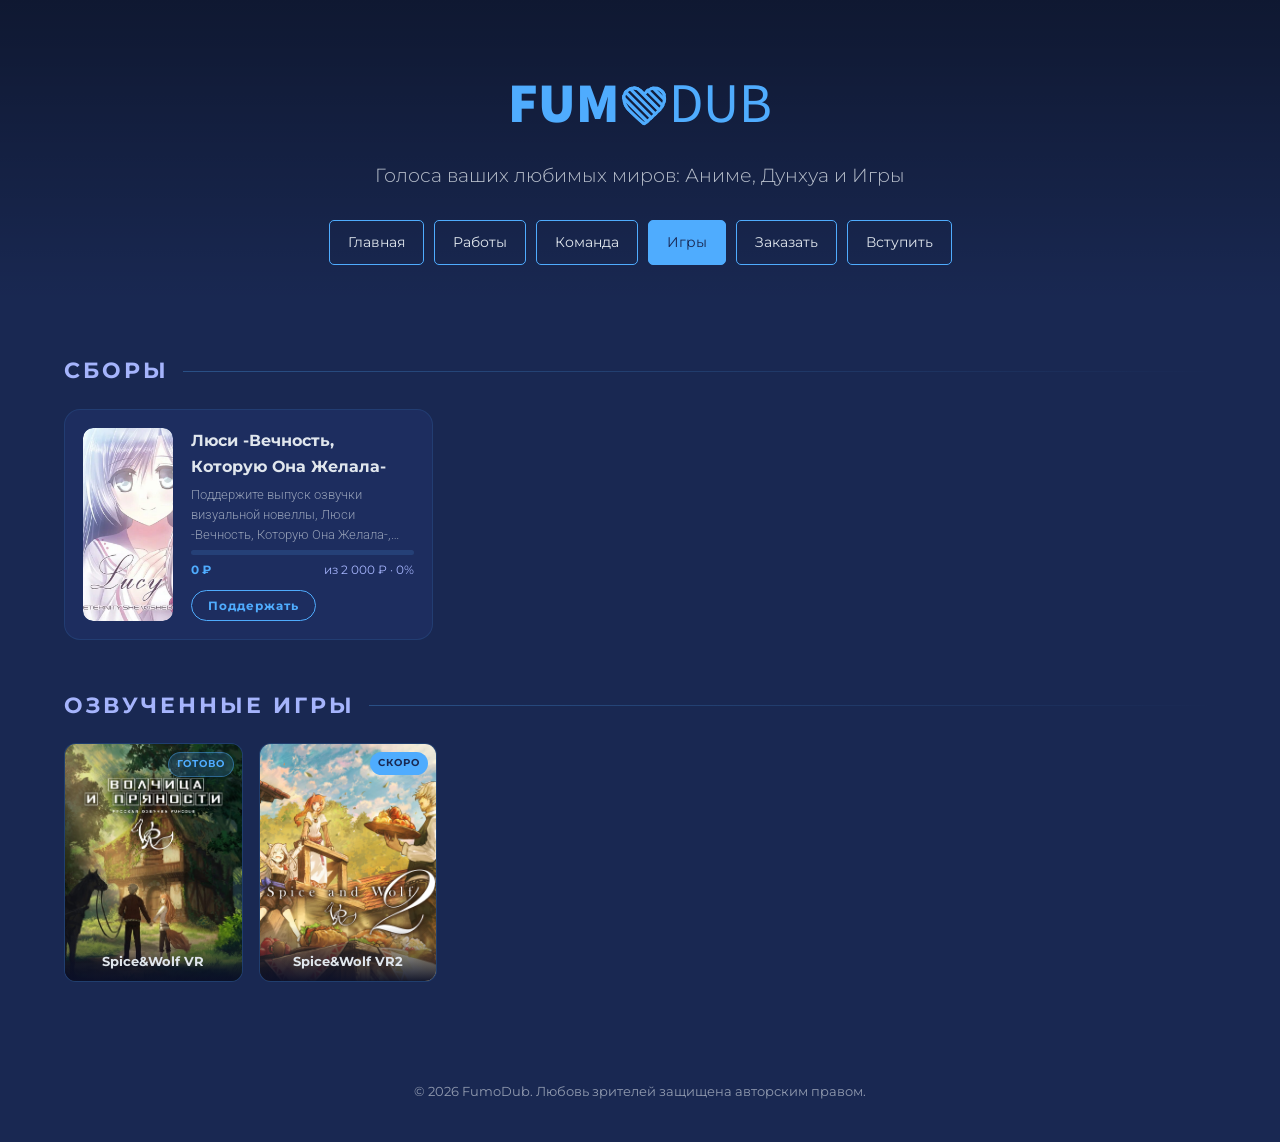
==== games.html @ d7abb72a "update games.html" ====
<!DOCTYPE html>
<html lang="ru">
<head>
    <meta charset="UTF-8">
    <meta name="viewport" content="width=device-width, initial-scale=1.0">
    <title>FumoDub — Игры</title>
    <meta name="description" content="FumoDub | ФумоДаб – Для тех кто хочет смотреть серии любимых сериалов самым первым!">
    <link rel="shortcut icon" href="./src/images/favicon.ico">
    <link href="https://fonts.googleapis.com/css2?family=Montserrat:wght@400;700&family=Roboto:wght@300;400&display=swap" rel="stylesheet">
    <link href="https://fonts.googleapis.com/css2?family=Source+Sans+Pro:wght@400;900&display=swap" rel="stylesheet">
    <link rel="stylesheet" href="./src/css/style.css?v=1">
</head>
<body>

<header>
    <h1 class="logo">
      <span>FUM</span>
      <svg class="heart" viewBox="0 0 32 32">
        <path d="M15.2 8.17947C15.3889 8.43128 15.6852 8.57947 16 8.57947C16.3148 8.57947 16.6111 8.43128 16.8 8.17947C17.4573 7.30307 18.6472 6.22595 20.1728 5.63793C21.6646 5.06297 23.4948 4.94489 25.5528 5.9739C28.1458 7.27042 29.104 9.48525 28.9397 11.9505C28.7711 14.4792 27.4039 17.2613 25.2929 19.3724C23.0795 21.5857 19.2659 25.3965 16.5035 27.4972C16.2244 27.7094 15.8395 27.7071 15.5508 27.4741C12.9979 25.4135 8.86139 21.5267 6.7071 19.3724C4.59602 17.2613 3.22886 14.4792 3.06028 11.9504C2.89593 9.48525 3.85416 7.27042 6.44721 5.9739C8.50523 4.94489 10.3354 5.06297 11.8271 5.63793C13.3528 6.22595 14.5427 7.30308 15.2 8.17947Z" stroke="currentColor" stroke-width="2" stroke-linejoin="round"/>
          <defs>
    <clipPath id="heartClip">
      <path d="M6 5.07947C10.6648 2.7471 14.5 5.57947 16 7.57947C17.5 5.57947 21.3352 2.7471 26 5.07947C32 8.07946 30.5 15.5795 26 20.0795C23.8042 22.2752 19.9372 26.1423 17.1088 28.2932C16.4554 28.7901 15.5615 28.7678 14.9227 28.2522C12.33 26.1595 8.16503 22.2445 6 20.0795C1.49998 15.5795 -4.76837e-06 8.07946 6 5.07947Z"/>
    </clipPath>
  </defs>
        <g clip-path="url(#heartClip)">
        <path d="M2.0426 -19.4543L30.6625 9.16553" stroke="currentColor" stroke-width="2" stroke-linecap="round" stroke-linejoin="round"/>
        <path d="M2.0426 -4.45435L30.6625 24.1655" stroke="currentColor" stroke-width="2" stroke-linecap="round" stroke-linejoin="round"/>
        <path d="M2.0426 10.5457L30.6625 39.1655" stroke="currentColor" stroke-width="2" stroke-linecap="round" stroke-linejoin="round"/>
        <path d="M2.0426 -19.4543L30.6625 9.16553" stroke="currentColor" stroke-width="2" stroke-linecap="round" stroke-linejoin="round"/>
        <path d="M2.0426 -4.45435L30.6625 24.1655" stroke="currentColor" stroke-width="2" stroke-linecap="round" stroke-linejoin="round"/>
        <path d="M2.0426 10.5457L30.6625 39.1655" stroke="currentColor" stroke-width="2" stroke-linecap="round" stroke-linejoin="round"/>
        <path d="M2.0426 -14.4543L30.6625 14.1655" stroke="currentColor" stroke-width="2" stroke-linecap="round" stroke-linejoin="round"/>
        <path d="M2.0426 0.545654L30.6625 29.1655" stroke="currentColor" stroke-width="2" stroke-linecap="round" stroke-linejoin="round"/>
        <path d="M2.0426 15.5457L30.6625 44.1655" stroke="currentColor" stroke-width="2" stroke-linecap="round" stroke-linejoin="round"/>
        <path d="M2.0426 20.5457L30.6625 49.1655" stroke="currentColor" stroke-width="2" stroke-linecap="round" stroke-linejoin="round"/>
        <path d="M2.0426 -9.45435L30.6625 19.1655" stroke="currentColor" stroke-width="2" stroke-linecap="round" stroke-linejoin="round"/>
        <path d="M2.0426 5.54565L30.6625 34.1655" stroke="currentColor" stroke-width="2" stroke-linecap="round" stroke-linejoin="round"/>
        <path d="M2.0426 25.5457L30.6625 54.1655" stroke="currentColor" stroke-width="2" stroke-linecap="round" stroke-linejoin="round"/>
        </g>
        </svg>
      <span>DUB</span>
    </h1>
    <p class="subtitle">Голоса ваших любимых миров: Аниме, Дунхуа и Игры</p>
    <nav>
        <a href="/">Главная</a>
        <a href="index.html#works">Работы</a>
        <a href="team.html">Команда</a>
        <a href="games.html" style="background:var(--accent-blue);color:#192852;">Игры</a>
        <a href="order.html">Заказать</a>
        <a href="join.html">Вступить</a>
    </nav>
</header>

<div class="games-page-wrap">

    <h2 class="section-heading">Сборы</h2>
    <div class="funding-grid" id="fundingGrid"></div>

    <h2 class="section-heading">Озвученные игры</h2>
    <div class="games-grid" id="gamesGrid"></div>

</div>

<footer>
    &copy; 2026 FumoDub. Любовь зрителей защищена авторским правом.
</footer>

<!-- ==================== МОДАЛЬНОЕ ОКНО ==================== -->
<div class="modal-overlay" id="modalOverlay" onclick="handleOverlayClick(event)">
    <div class="modal-box" id="modalBox">
        <button class="modal-close" onclick="closeModal()" title="Закрыть">✕</button>
        <div id="modalContent"></div>
    </div>
</div>

<script>
/* ================================================================
   ДАННЫЕ — STATUS:
     "done"    — озвучка готова, кнопки скачать активны
     "wip"     — в работе, только демо если есть
     "funding" — на стадии сбора, только ссылка на донат
================================================================ */

const fundings = [
    {
        id: 793584,
        name:    "Люси -Вечность, Которую Она Желала-",
        status:  "funding",
        desc:    "Поддержите выпуск озвучки визуальной новеллы, Люси -Вечность, Которую Она Желала-, подарите игре русские голоса!",
        fullDesc: "В недалеком будущем андроиды стали обыденной нормой. К большому сожалению парня, безэмоциональные куски металла стали частью человеческого общества. Но робот, которого он нашел на свалке, отличался от остальных. Он смеялся, он плакал, он улыбался, он мечтал, он был как человек...",
        cover:   "./src/images/lucy.jpeg",
        raised:  0,
        goal:    2000,
        fundUrl: "https://boosty.to/fumodub",
        screenshots: ["./src/games/lucy1.jpg", "./src/games/lucy2.jpg", "./src/games/lucy3.jpg"],
        video:   "",        // YouTube embed ID, например "dQw4w9WgXcQ"
        downloads: null,
        demo: null,
    },
];

const games = [
    {
        id: "spiceandwolfvr",
        name:    "Spice&Wolf VR",
        status:  "done",          // готова
        badge:   "Готово",
        desc:    "Волчица и Пряности ВР, Версия перевода: Beta 1.0",
        fullDesc: "Версия перевода: Beta 1.0. Погрузитесь в мир волчицы и пряностей, воссозданный в VR оригинальными создателями популярной аниме и лёгкой романовой серии. Аниме теперь не просто то, что вы смотрите — это то, что вы испытываете!",
        cover:   "./src/images/spiceandwolfvr.jpg",
        screenshots: ["./src/games/wolf1.jpg", "./src/games/wolf2.jpg", "./src/games/wolf3.jpg"],
        video:   "YzGJ8HopFwQ",              // YouTube embed ID
        downloads: {
            // null = скрыть кнопку, "#" или реальный URL = показать
            gdrive:  null,         // Google Drive
            yadisk:  "https://disk.yandex.by/d/11Ek6nMyJL0oxg",         // Яндекс Диск
            server:  null,         // С сервера
        },
        demo: null,               // null = нет демо
    },
    {
        id: "spiceandwolfvr2",
        name:    "Spice&Wolf VR2",
        status:  "wip",
        badge:   "Скоро",
        desc:    "Готовится к выходу.",
        fullDesc: "Ожидайте озвучку уже этой весной! В конце своего путешествия с волчьей богиней Холо бывший странствующий торговец Лоуренс поселился у нее и открыл баню. Пара была благословлена очаровательной дочерью и идеальной жизнью. Однако красивые волки питают слабость к вкусной еде, и их расходы на еду становятся для Лоуренса источником головной боли. Однажды, когда Лоуренс занимается своим меховым бизнесом, чтобы еще больше пополнить семейную казну, происходит небольшой инцидент. Еще больше усложняет ситуацию то, что Холо неторопливо входит и устраивает настоящий пир.",
        cover:   "./src/images/WASVR2.webp",
        screenshots: ["./src/games/wolf21.jpg", "./src/games/wolf22.jpg", "./src/games/wolf23.jpg", "./src/games/wolf24.jpg"],
        video:   "",
        downloads: null,
        demo: null,
    },
];

/* ================================================================
   SVG ИКОНКИ ИСТОЧНИКОВ
================================================================ */
const DL_ICONS = {
    gdrive: `<svg viewBox="0 0 24 24" fill="currentColor"><path d="M4.433 22l-1.7-2.944 5.667-9.817H14l-5.667 9.817zm5.734 0l5.666-9.817H22l-5.667 9.817zM12 10.944L8.333 4.5H15.667zm2.1-6.444h3.4L22 11.056h-3.4z"/></svg>`,
    yadisk: `<svg viewBox="0 0 24 24" fill="currentColor"><path d="M12 2C6.477 2 2 6.477 2 12s4.477 10 10 10 10-4.477 10-10S17.523 2 12 2zm0 3c1.5 0 2.8.55 3.8 1.45L7.45 15.8A5.97 5.97 0 0 1 6 12c0-3.31 2.69-6 6-6zm0 12c-1.5 0-2.8-.55-3.8-1.45l8.35-8.35A5.97 5.97 0 0 1 18 12c0 3.31-2.69 5-6 5z"/></svg>`,
    server: `<svg viewBox="0 0 24 24" fill="none" stroke="currentColor" stroke-width="2"><path d="M21 15v4a2 2 0 0 1-2 2H5a2 2 0 0 1-2-2v-4"/><polyline points="7 10 12 15 17 10"/><line x1="12" y1="15" x2="12" y2="3"/></svg>`,
    demo:   `<svg viewBox="0 0 24 24" fill="none" stroke="currentColor" stroke-width="2"><polygon points="5 3 19 12 5 21 5 3"/></svg>`,
};

const DL_LABELS = {
    gdrive: "Google Drive",
    yadisk: "Яндекс Диск",
    server: "С сервера",
};

/* ================================================================
   ФОРМАТИРОВАНИЕ ДЕНЕГ
================================================================ */
function fmt(n) { return n.toLocaleString('ru-RU') + ' ₽'; }

/* ================================================================
   РЕНДЕР СБОРОВ
================================================================ */

async function loadTargets() {
    try {
        const res  = await fetch('https://bs.fumodub.com/targets');
        const data = await res.json();
        if (!data.ok) return;

        data.targets.forEach(target => {
            const fund = fundings.find(f => f.id === target.id);
            if (!fund) return;
            fund.raised = target.currentSum;
            fund.goal   = target.targetSum;
        });
    } catch (e) {
        console.warn('Не удалось загрузить данные сборов:', e);
    }
}

function updateFundingAmounts() {
    fundings.forEach(f => {
        const pct = Math.min(100, Math.round(f.raised / f.goal * 100));

        // находим карточку по id
        const card = document.querySelector(`[onclick*="'${f.id}'"]`);
        if (!card) return;

        const fill    = card.querySelector('.fund-bar-fill');
        const amounts = card.querySelector('.fund-amounts');

        if (fill)    fill.style.width = pct + '%';
        if (amounts) amounts.innerHTML = `<strong>${fmt(f.raised)}</strong><span>из ${fmt(f.goal)} · ${pct}%</span>`;
    });
}

function renderFundings() {
    const grid = document.getElementById('fundingGrid');
    grid.innerHTML = fundings.map(f => {
        const pct = Math.min(100, Math.round(f.raised / f.goal * 100));
        return `
        <div class="fund-card" data-fund-id="${f.id}" onclick="openModal('funding',${f.id})" style="cursor:pointer;">
            <div class="fund-cover">
                ${f.cover
                    ? `<img src="${f.cover}" alt="${f.name}">`
                    : `<div style="width:100%;height:100%;display:flex;align-items:center;justify-content:center;opacity:0.18;">
                           <svg width="34" height="34" viewBox="0 0 24 24" fill="none" stroke="currentColor" stroke-width="1.2">
                               <rect x="3" y="3" width="18" height="18" rx="2"/><path d="M3 9h18M9 21V9"/>
                           </svg>
                       </div>`
                }
            </div>
            <div class="fund-info">
                <p class="fund-name">${f.name}</p>
                <p class="fund-desc">${f.desc}</p>
                <div class="fund-progress-wrap">
                    <div class="fund-bar-track"><div class="fund-bar-fill" style="width:${pct}%"></div></div>
                    <div class="fund-amounts"><strong>${fmt(f.raised)}</strong><span>из ${fmt(f.goal)} · ${pct}%</span></div>
                    <button class="btn-support" onclick="event.stopPropagation();window.open('${f.fundUrl}','_blank')">Поддержать</button>
                </div>
            </div>
        </div>`;
    }).join('');
}

/* ================================================================
   РЕНДЕР СЕТКИ ИГР
================================================================ */
function renderGames() {
    const grid = document.getElementById('gamesGrid');
    grid.innerHTML = games.map(g => `
        <div class="game-card" onclick="openModal('game','${g.id}')">
            ${g.cover
                ? `<img src="${g.cover}" alt="${g.name}">`
                : `<div class="game-card-placeholder">
                       <svg viewBox="0 0 24 24" fill="none" stroke="currentColor" stroke-width="1.2">
                           <rect x="2" y="3" width="20" height="14" rx="2"/>
                           <path d="M8 21h8M12 17v4M7 10h2M9 8v4M14 10h2"/>
                       </svg>
                       обложка
                   </div>`
            }
            <div class="game-badge ${g.status === 'done' ? 'game-badge--done' : ''}">${g.badge}</div>
            <div class="game-card-label">${g.name}</div>
        </div>`
    ).join('');
}

/* ================================================================
   РЕНДЕР СОДЕРЖИМОГО МОДАЛКИ
================================================================ */
function buildModalContent(item, type) {
    const isFunding = type === 'funding';
    const isDone    = !isFunding && item.status === 'done';

    // Бейдж
    let badgeClass = 'modal-badge';
    let badgeText  = '';
    if (isFunding)             { badgeClass += ' modal-badge--funding'; badgeText = 'Сбор'; }
    else if (item.status === 'done') { badgeText = 'Готово'; }
    else                             { badgeClass += ' modal-badge--wip'; badgeText = item.badge; }

    // Обложка
    const coverHtml = item.cover
        ? `<img src="${item.cover}" alt="${item.name}">`
        : `<div class="modal-cover-placeholder">
               <svg viewBox="0 0 24 24" fill="none" stroke="currentColor" stroke-width="1">
                   <rect x="2" y="2" width="20" height="20" rx="3"/>
                   <path d="M2 8h20M8 22V8"/>
               </svg>
           </div>`;

    // Кнопки скачать
    let dlHtml = '';
    if (isDone && item.downloads) {
        const btns = Object.entries(item.downloads)
            .filter(([, url]) => url)
            .map(([key, url]) => `
                <a href="${url}" class="btn-download" target="_blank" rel="noopener">
                    ${DL_ICONS[key]} ${DL_LABELS[key]}
                </a>`).join('');
        if (btns) {
            dlHtml = `
                <div class="modal-download">
                    <p class="download-label">Скачать озвучку</p>
                    <div class="download-btns">${btns}</div>
                </div>`;
        }
    }

    // Демо
    let demoHtml = '';
    if (item.demo) {
        demoHtml = `
            <a href="${item.demo.url}" class="btn-download btn-demo" target="_blank" rel="noopener">
                ${DL_ICONS.demo} ${item.demo.label}
            </a>`;
    }

    // Кнопка поддержать (только для сборов)
    let fundHtml = '';
    if (isFunding) {
        const pct = Math.min(100, Math.round(item.raised / item.goal * 100));
        fundHtml = `
            <div style="margin-top:auto;">
                <div class="fund-bar-track" style="margin-bottom:6px;">
                    <div class="fund-bar-fill" style="width:${pct}%"></div>
                </div>
                <div class="fund-amounts" style="margin-bottom:10px;">
                    <strong>${fmt(item.raised)}</strong>
                    <span>из ${fmt(item.goal)} · ${pct}%</span>
                </div>
                <a href="${item.fundUrl}" class="btn-support" target="_blank" rel="noopener">Поддержать проект</a>
            </div>`;
    }

    // Скриншоты
    let screensHtml = '';
    if (item.screenshots && item.screenshots.length > 0) {
        const shots = item.screenshots.map(src =>
            `<div class="modal-screenshot">
                ${src
                    ? `<img src="${src}" alt="скриншот">`
                    : `<div class="modal-screenshot-placeholder">
                           <svg viewBox="0 0 24 24" fill="none" stroke="currentColor" stroke-width="1.2">
                               <rect x="3" y="3" width="18" height="14" rx="2"/>
                               <circle cx="8.5" cy="8.5" r="1.5"/><path d="M21 15l-5-5L5 21"/>
                           </svg>
                           скриншот
                       </div>`
                }
            </div>`
        ).join('');
        screensHtml = `
            <div>
                <p class="modal-section-label">Скриншоты</p>
                <div class="modal-screenshots">${shots}</div>
            </div>`;
    }

    // Видео
    let videoHtml = '';
    if (item.video) {
        videoHtml = `
            <div>
                <p class="modal-section-label">Пример озвучки</p>
                <div class="modal-video-wrap">
                    <iframe
                        src="https://www.youtube.com/embed/${item.video}"
                        allow="accelerometer; autoplay; clipboard-write; encrypted-media; gyroscope; picture-in-picture"
                        allowfullscreen
                        loading="lazy">
                    </iframe>
                </div>
            </div>`;
    }

    return `
        <div class="modal-hero">
            <div class="modal-cover">${coverHtml}</div>
            <div class="modal-meta">
                <h2 class="modal-title">${item.name}</h2>
                <span class="${badgeClass}">${badgeText}</span>
                <p class="modal-desc">${item.fullDesc || item.desc}</p>
                ${dlHtml}
                ${demoHtml}
                ${fundHtml}
            </div>
        </div>
        <div class="modal-body">
            ${screensHtml}
            ${videoHtml}
        </div>`;
}

/* ================================================================
   ОТКРЫТЬ / ЗАКРЫТЬ МОДАЛКУ
================================================================ */
function openModal(type, id) {
    const item = type === 'funding'
        ? fundings.find(f => f.id === id)
        : games.find(g => g.id === id);
    if (!item) return;

    document.getElementById('modalContent').innerHTML = buildModalContent(item, type);
    document.getElementById('modalBox').scrollTop = 0;
    document.getElementById('modalOverlay').classList.add('open');
    document.body.style.overflow = 'hidden';
}

function closeModal() {
    document.getElementById('modalOverlay').classList.remove('open');
    document.body.style.overflow = '';
    // Останавливаем iframe видео если было
    const iframe = document.querySelector('.modal-video-wrap iframe');
    if (iframe) iframe.src = iframe.src;
}

function handleOverlayClick(e) {
    if (e.target === document.getElementById('modalOverlay')) closeModal();
}

document.addEventListener('keydown', e => { if (e.key === 'Escape') closeModal(); });

/* ================================================================
   INIT
================================================================ */
renderFundings();
renderGames();
loadTargets().then(() => updateFundingAmounts());
</script>
</body>
</html>
---- src/css/style.css ----
/* ================================================
   ПЕРЕМЕННЫЕ И СБРОС
================================================ */

:root {
    --bg-color: #192852;
    --secondary-bg: #1d2d5f;
    --accent-blue: #4facfe;
    --text-color: #e0e6ed;
    --text-dim: #a5b4fc;
}

* { box-sizing: border-box; }

body {
    margin: 0;
    padding: 0;
    font-family: 'Montserrat', sans-serif;
    background-color: var(--bg-color);
    color: var(--text-color);
    line-height: 1.6;
    overflow-x: hidden;
}

/* ================================================
   ОБЩИЕ ЭЛЕМЕНТЫ
================================================ */

header {
    padding: 60px 20px 40px;
    text-align: center;
    background: linear-gradient(180deg, rgba(0,0,0,0.4) 0%, rgba(25,40,82,0) 100%);
}

.logo {
    font-family: 'Source Sans Pro';
    display: inline-flex;
    align-items: center;
    font-weight: 400;
    gap: 0;
}
.logo span:first-child {
    font-weight: 900;
}
.heart {
    width: 0.9em;
    height: 0.9em;
    fill: none;
    stroke: currentColor;
}


h1 {
    font-size: clamp(2rem, 8vw, 3.5rem);
    color: var(--accent-blue);
    margin: 0 0 10px;
}

.subtitle {
    font-weight: 300;
    font-size: clamp(0.9rem, 4vw, 1.2rem);
    opacity: 0.8;
    max-width: 600px;
    margin: 0 auto;
}

nav {
    display: flex;
    justify-content: center;
    flex-wrap: wrap;
    gap: 10px;
    margin-top: 30px;
}

nav a,
.btn-stub {
    text-decoration: none;
    color: var(--text-color);
    padding: 10px 18px;
    border: 1px solid var(--accent-blue);
    border-radius: 5px;
    transition: 0.3s;
    font-size: 0.9rem;
}

nav a:hover { background: var(--accent-blue); color: #192852; }

.container {
    max-width: 1100px;
    margin: 0 auto;
    padding: 20px;
}

footer {
    text-align: center;
    padding: 40px;
    opacity: 0.6;
    font-size: 0.8rem;
}

/* ================================================
   INDEX PAGE — index.html
================================================ */

.apps-section {
    background: var(--secondary-bg);
    padding: clamp(20px, 5vw, 40px);
    border-radius: 15px;
    display: flex;
    flex-direction: row;
    align-items: center;
    gap: 30px;
    margin-bottom: 50px;
}

.apps-info { flex: 1; }
.apps-preview { flex: 1; text-align: center; }

.apps-preview img {
    max-width: 100%;
    height: auto;
    border-radius: 10px;
    box-shadow: 0 10px 30px rgba(0,0,0,0.5);
}

.apps-preview .caption {
    font-size: 0.75rem;
    margin-top: 10px;
    color: var(--text-dim);
}

.btn-group {
    display: flex;
    flex-wrap: wrap;
    gap: 12px;
    margin-top: 25px;
}

.btn-app {
    background: var(--accent-blue);
    color: #192852;
    padding: 12px 20px;
    border-radius: 8px;
    text-decoration: none;
    font-weight: bold;
    font-size: 0.9rem;
    transition: transform 0.2s;
    flex-grow: 1;
    text-align: center;
}

.btn-app--muted {
    background: var(--text-dim);
}

.team-section {
    margin-bottom: 60px;
}

.section-title {
    border-left: 4px solid var(--accent-blue);
    padding-left: 15px;
    font-size: 1.5rem;
}

.team-grid {
    display: grid;
    grid-template-columns: repeat(auto-fit, minmax(140px, 1fr));
    gap: 15px;
    margin-top: 30px;
}

.works-grid {
    display: grid;
    grid-template-columns: repeat(auto-fit, minmax(150px, 1fr));
    gap: 15px;
}

.member-card {
    background: rgba(255,255,255,0.05);
    padding: 20px 10px;
    border-radius: 10px;
    text-align: center;
}

.member-card .avatar {
    width: 60px;
    height: 60px;
    background: var(--accent-blue);
    border-radius: 50%;
    margin: 0 auto 12px;
    background-size: cover;
    background-position: center;
}

.member-card p {
    font-size: 0.8rem;
}

.work-item {
    position: relative;
    overflow: hidden;
    border-radius: 10px;
    aspect-ratio: 2/3;
}

.work-item img {
    width: 100%;
    height: 100%;
    object-fit: cover;
    transition: 0.5s;
}

.work-item p {
    position: absolute;
    bottom: 0;
    left: 0;
    width: 100%;
    text-align: center;
    background: rgba(0,0,0,0.8);
    margin: 0;
    padding: 8px 5px;
    font-size: 0.85rem;
}

#works {
    margin-bottom: 50px; /* добавить отступ снизу */
}

.soc-btn-wide {
    width: auto;
    height: auto;
    border-radius: 8px;
    border: 1px solid rgba(79,172,254,0.35);
    background: rgba(29,45,95,0.8);
    display: flex;
    align-items: center;
    gap: 8px;
    padding: 10px 20px;
    text-decoration: none;
    color: var(--text-color);
    font-size: 0.9rem;
    font-weight: 600;
    transition: all 0.25s;
}

.soc-btn-wide:hover {
    border-color: var(--accent-blue);
    color: var(--accent-blue);
    background: rgba(79,172,254,0.1);
    transform: translateY(-2px);
}

.soc-btn {
    width: 38px;
    height: 38px;
    border-radius: 50%;
    border: 1px solid rgba(79,172,254,0.28);
    background: transparent;
    display: flex;
    align-items: center;
    justify-content: center;
    text-decoration: none;
    color: var(--text-dim);
    transition: all 0.24s;
}

.soc-btn:hover {
    border-color: var(--accent-blue);
    color: var(--accent-blue);
    background: rgba(79,172,254,0.1);
    transform: translateY(-2px);
}

.soc-btn svg { width: 16px; height: 16px; }

.socials-section {
    text-align: center;
    padding: 50px 20px;
    background: rgba(0,0,0,0.2);
}

.socials-label {
    font-size: 0.8rem;
    text-transform: uppercase;
    letter-spacing: 3px;
    color: var(--text-dim);
    margin-bottom: 20px;
}

.socials-row {
    display: flex;
    justify-content: center;
    flex-wrap: wrap;
    gap: 12px;
}

/* ================================================
   TEAM PAGE — team.html
================================================ */

.team-stage {
    display: grid;
    grid-template-columns: 200px 1fr 380px;
    min-height: calc(100vh - 220px);
    max-width: 1400px;
    margin: 0 auto;
    padding: 20px 24px 50px;
    align-items: stretch;
}

/* --- LEFT: вертикальный слайдер --- */

.slider-col {
    position: relative;
    display: flex;
    flex-direction: column;
    justify-content: center;
    height: 425px;
    overflow: hidden;
}

.slider-col::after {
    content: '';
    position: absolute;
    right: 24px;
    top: 8%;
    height: 84%;
    width: 2px;
    background: linear-gradient(
        to bottom,
        transparent,
        rgba(79,172,254,0.45) 15%,
        rgba(79,172,254,0.45) 85%,
        transparent
    );
}

.slider-item {
    display: flex;
    align-items: center;
    cursor: pointer;
    padding: 10px 0;
    position: relative;
}

.slider-name {
    flex: 1;
    text-align: right;
    padding-right: 14px;
    font-family: 'Montserrat', sans-serif;
    font-size: 0.85rem;
    color: var(--text-dim);
    transition: color 0.3s;
    white-space: nowrap;
    overflow: hidden;
    text-overflow: ellipsis;
}

.slider-item:hover .slider-name { color: var(--text-color); }

.slider-item.active .slider-name {
    color: var(--accent-blue);
    font-weight: 700;
}

.slider-dot {
    width: 48px;
    height: 48px;
    border-radius: 50%;
    flex-shrink: 0;
    background-color: rgba(79,172,254,0.12);
    background-size: cover;
    background-position: center;
    border: 2px solid rgba(79,172,254,0.22);
    position: relative;
    z-index: 2;
    transition: all 0.32s ease;
}

.slider-item:hover .slider-dot {
    border-color: rgba(79,172,254,0.55);
    transform: scale(1.08);
}

.slider-item.active .slider-dot {
    border-color: var(--accent-blue);
    box-shadow: 0 0 0 4px rgba(79,172,254,0.14), 0 0 22px rgba(79,172,254,0.38);
    transform: scale(1.18);
}

.slider-track {
    display: flex;
    flex-direction: column;
    gap: 10px;
    overflow-y: auto;
    height: 100%;
    scroll-behavior: smooth;
}

.slider-track::-webkit-scrollbar { display: none; }

/* Стрелки навигации */
.nav-btn.left,
.nav-btn.right {
    display: none;
}

.nav-btn {
    position: static;
    background: var(--accent-blue);
    border: none;
    padding: 8px 12px;
    cursor: pointer;
    border-radius: 6px;
    z-index: 10;
    opacity: 1;
    transition: opacity 0.3s ease, transform 0.3s ease;
}

.nav-btn.hidden {
    opacity: 0;
    pointer-events: none;
    transform: scale(0.9);
}

.nav-btn.up,
.nav-btn.down {
    position: absolute;
    left: 50%;
    transform: translateX(-50%);
    width: 42px;
    height: 42px;
    display: flex;
    align-items: center;
    justify-content: center;
    z-index: 10;
}

.nav-btn.up  { top: 10px; }
.nav-btn.down { bottom: 10px; }

/* --- CENTER: персонаж PNG --- */

.char-col {
    position: relative;
    display: flex;
    align-items: flex-end;
    justify-content: center;
    padding-bottom: 30px;
}

.char-glow {
    position: absolute;
    bottom: 0;
    left: 50%;
    transform: translateX(-50%);
    width: 340px;
    height: 120px;
    background: radial-gradient(ellipse, rgba(79,172,254,0.22) 0%, transparent 70%);
    pointer-events: none;
    z-index: 0;
    border-radius: 50%;
    filter: blur(10px);
}

.char-img {
    position: relative;
    z-index: 1;
    max-height: 560px;
    max-width: 100%;
    object-fit: contain;
    filter: drop-shadow(0 20px 40px rgba(79,172,254,0.2));
    transition: opacity 0.4s ease, transform 0.42s ease;
    transform-origin: bottom center;
}

.char-img.fade-out {
    opacity: 0;
    transform: scale(0.95) translateY(18px);
}

.char-placeholder {
    position: relative;
    z-index: 1;
    display: flex;
    flex-direction: column;
    align-items: center;
    justify-content: center;
    gap: 14px;
    height: 460px;
    color: var(--text-dim);
    opacity: 0.18;
}

.char-placeholder svg { width: 90px; height: 90px; }

.char-placeholder p {
    font-size: 0.8rem;
    text-transform: uppercase;
    letter-spacing: 2px;
    margin: 0;
}

/* --- RIGHT: инфо-панель --- */

.info-col {
    padding: 8px 0 8px 36px;
    display: flex;
    flex-direction: column;
    gap: 14px;
    transition: opacity 0.35s ease;
}

.info-col.fade-out { opacity: 0; }

.name-block {
    background: rgba(79,172,254,0.09);
    border: 1.5px solid rgba(79,172,254,0.35);
    border-radius: 14px;
    padding: 18px 26px;
}

.name-block h2 {
    margin: 0 0 5px;
    font-size: clamp(1.7rem, 2.4vw, 2.5rem);
    font-weight: 700;
    color: var(--text-color);
    line-height: 1.1;
}

.name-block .role-tag {
    font-size: 0.76rem;
    color: var(--accent-blue);
    text-transform: uppercase;
    letter-spacing: 2.5px;
    font-weight: 700;
}

.action-row {
    display: flex;
    align-items: center;
    gap: 10px;
    flex-wrap: wrap;
}

.play-btn {
    width: 46px;
    height: 46px;
    border-radius: 50%;
    background: var(--accent-blue);
    border: none;
    cursor: pointer;
    display: flex;
    align-items: center;
    justify-content: center;
    flex-shrink: 0;
    transition: transform 0.2s, box-shadow 0.2s;
    box-shadow: 0 0 20px rgba(79,172,254,0.35);
}

.play-btn:hover {
    transform: scale(1.12);
    box-shadow: 0 0 32px rgba(79,172,254,0.55);
}

.play-btn svg {
    width: 18px;
    height: 18px;
    fill: #192852;
    margin-left: 2px;
}

.play-btn.playing svg.icon-play  { display: none; }
.play-btn:not(.playing) svg.icon-pause { display: none; }

.play-label {
    font-size: 0.76rem;
    text-transform: uppercase;
    letter-spacing: 1.5px;
    color: var(--text-dim);
}

.social-icons {
    display: flex;
    align-items: center;
    gap: 8px;
    flex-wrap: wrap;
}


.wave-row {
    display: flex;
    align-items: center;
    gap: 10px;
}

.waveform {
    flex: 1;
    height: 30px;
    display: flex;
    align-items: center;
    gap: 2px;
}

.wave-bar {
    flex: 1;
    min-width: 3px;
    border-radius: 2px;
    background: rgba(79,172,254,0.2);
    transition: background 0.2s;
}

.playing-anim .wave-bar {
    background: var(--accent-blue);
    animation: wvpulse 0.72s ease-in-out infinite alternate;
}

.wave-bar:nth-child(2n) { animation-delay: 0.07s; }
.wave-bar:nth-child(3n) { animation-delay: 0.17s; }
.wave-bar:nth-child(4n) { animation-delay: 0.27s; }
.wave-bar:nth-child(5n) { animation-delay: 0.12s; }
.wave-bar:nth-child(7n) { animation-delay: 0.22s; }

@keyframes wvpulse {
    from { transform: scaleY(0.3); }
    to   { transform: scaleY(1); }
}

.voice-time {
    font-size: 0.75rem;
    color: var(--text-dim);
    font-family: 'Roboto', monospace;
    white-space: nowrap;
}

.desc-block {
    flex: 1;
    background: rgba(255,255,255,0.035);
    border: 1px solid rgba(79,172,254,0.13);
    border-radius: 14px;
    padding: 22px 24px;
    min-height: 160px;
}

.desc-block p {
    margin: 0;
    font-family: 'Roboto', sans-serif;
    font-weight: 300;
    font-size: 0.94rem;
    line-height: 1.78;
    color: rgba(224,230,237,0.7);
}

/* --- Анимация появления --- */

@keyframes fadeUp {
    from { opacity: 0; transform: translateY(14px); }
    to   { opacity: 1; transform: translateY(0);    }
}

.slider-col { animation: fadeUp 0.45s ease both; }
.char-col   { animation: fadeUp 0.45s 0.07s ease both; }
.info-col   { animation: fadeUp 0.45s 0.15s ease both; }

/* ================================================
   GAMES PAGE — games.html
================================================ */

.wave-divider {
    display: block;
    width: 100%;
    overflow: hidden;
    line-height: 0;
    margin-top: -2px;
}

.wave-divider svg {
    display: block;
    width: 100%;
    height: 60px;
}

.games-page-wrap {
    max-width: 1200px;
    margin: 0 auto;
    padding: 0 24px 60px;
}

.section-heading {
    font-size: clamp(1.1rem, 2.5vw, 1.4rem);
    font-weight: 700;
    color: var(--text-dim);
    text-transform: uppercase;
    letter-spacing: 3px;
    margin: 48px 0 20px;
    display: flex;
    align-items: center;
    gap: 14px;
}

.section-heading::after {
    content: '';
    flex: 1;
    height: 1px;
    background: linear-gradient(to right, rgba(79,172,254,0.3), transparent);
}

/* Сетка карточек сбора */
.funding-grid {
    display: grid;
    grid-template-columns: repeat(auto-fill, minmax(340px, 1fr));
    gap: 22px;
}

.fund-card {
    background: var(--secondary-bg);
    border: 1px solid rgba(79,172,254,0.12);
    border-radius: 16px;
    display: flex;
    gap: 18px;
    padding: 18px;
    transition: border-color 0.3s, transform 0.3s;
}

.fund-card:hover {
    border-color: rgba(79,172,254,0.35);
    transform: translateY(-3px);
}

.fund-cover {
    width: 90px;
    min-width: 90px;
    aspect-ratio: 3/4;
    border-radius: 10px;
    background: rgba(79,172,254,0.1);
    background-size: cover;
    background-position: center;
    overflow: hidden;
    flex-shrink: 0;
}

.fund-cover img {
    width: 100%;
    height: 100%;
    object-fit: cover;
    border-radius: 10px;
}

.fund-info {
    flex: 1;
    display: flex;
    flex-direction: column;
    gap: 6px;
    min-width: 0;
}

.fund-name {
    font-size: 1rem;
    font-weight: 700;
    color: var(--text-color);
    margin: 0;
    overflow: hidden;
    text-overflow: ellipsis;
    white-space: normal;
    word-break: break-word;
    overflow-wrap: break-word;
}

.fund-desc {
    font-family: 'Roboto', sans-serif;
    font-weight: 300;
    font-size: 0.82rem;
    color: rgba(224,230,237,0.6);
    line-height: 1.5;
    margin: 0;
    display: -webkit-box;
    -webkit-line-clamp: 3;
    -webkit-box-orient: vertical;
    overflow: hidden;
}

.fund-progress-wrap { margin-top: auto; }

.fund-bar-track {
    width: 100%;
    height: 5px;
    background: rgba(79,172,254,0.15);
    border-radius: 3px;
    overflow: hidden;
    margin-bottom: 5px;
}

.fund-bar-fill {
    height: 100%;
    background: linear-gradient(90deg, var(--accent-blue), #00f2fe);
    border-radius: 3px;
    transition: width 0.8s ease;
}

.fund-amounts {
    font-size: 0.75rem;
    color: var(--text-dim);
    display: flex;
    justify-content: space-between;
    margin-bottom: 10px;
}

.fund-amounts strong { color: var(--accent-blue); }

.btn-support {
    display: inline-block;
    background: transparent;
    border: 1px solid var(--accent-blue);
    color: var(--accent-blue);
    padding: 7px 16px;
    border-radius: 20px;
    font-family: 'Montserrat', sans-serif;
    font-size: 0.78rem;
    font-weight: 700;
    letter-spacing: 1px;
    text-decoration: none;
    cursor: pointer;
    transition: background 0.25s, color 0.25s;
    align-self: flex-start;
}

.btn-support:hover {
    background: var(--accent-blue);
    color: #192852;
}

/* Секция озвученные игры */
.games-grid {
    display: grid;
    grid-template-columns: repeat(auto-fill, minmax(160px, 1fr));
    gap: 16px;
}

.game-card {
    position: relative;
    border-radius: 12px;
    overflow: hidden;
    aspect-ratio: 3/4;
    background: rgba(79,172,254,0.07);
    border: 1px solid rgba(79,172,254,0.1);
    cursor: pointer;
    transition: transform 0.3s, border-color 0.3s, box-shadow 0.3s;
}

.game-card:hover {
    transform: translateY(-5px) scale(1.02);
    border-color: rgba(79,172,254,0.4);
    box-shadow: 0 12px 35px rgba(0,0,0,0.4);
}

.game-card img {
    width: 100%;
    height: 100%;
    object-fit: cover;
    display: block;
    transition: transform 0.4s ease;
}

.game-card:hover img { transform: scale(1.06); }

.game-card-label {
    position: absolute;
    bottom: 0;
    left: 0;
    right: 0;
    padding: 28px 10px 10px;
    background: linear-gradient(to top, rgba(10,15,40,0.95) 0%, transparent 100%);
    font-size: 0.8rem;
    font-weight: 700;
    color: var(--text-color);
    text-align: center;
    line-height: 1.3;
}

.game-badge {
    position: absolute;
    top: 8px;
    right: 8px;
    background: var(--accent-blue);
    color: #192852;
    font-size: 0.65rem;
    font-weight: 700;
    padding: 3px 8px;
    border-radius: 20px;
    text-transform: uppercase;
    letter-spacing: 1px;
}

.game-badge--done {
    background: rgba(79,172,254,0.2);
    color: var(--accent-blue);
    border: 1px solid rgba(79,172,254,0.4);
}

.game-card-placeholder {
    width: 100%;
    height: 100%;
    display: flex;
    flex-direction: column;
    align-items: center;
    justify-content: center;
    gap: 10px;
    color: var(--text-dim);
    opacity: 0.3;
    font-size: 0.75rem;
    text-transform: uppercase;
    letter-spacing: 1px;
}

.game-card-placeholder svg { width: 36px; height: 36px; }

/* ================================================
   GAME MODAL
================================================ */

.modal-overlay {
    position: fixed;
    inset: 0;
    background: rgba(10, 15, 35, 0.88);
    backdrop-filter: blur(8px);
    -webkit-backdrop-filter: blur(8px);
    z-index: 1000;
    display: flex;
    align-items: center;
    justify-content: center;
    padding: 20px;
    opacity: 0;
    pointer-events: none;
    transition: opacity 0.3s ease;
}

.modal-overlay.open {
    opacity: 1;
    pointer-events: all;
}

.modal-box {
    background: var(--secondary-bg);
    border: 1px solid rgba(79,172,254,0.2);
    border-radius: 20px;
    width: 100%;
    max-width: 860px;
    max-height: 90vh;
    overflow-y: auto;
    position: relative;
    transform: translateY(24px) scale(0.97);
    transition: transform 0.35s ease, opacity 0.35s ease;
    opacity: 0;
    scrollbar-width: thin;
    scrollbar-color: rgba(79,172,254,0.3) transparent;
}

.modal-overlay.open .modal-box {
    transform: translateY(0) scale(1);
    opacity: 1;
}

.modal-close {
    position: sticky;
    top: 16px;
    float: right;
    margin: 16px 16px 0 0;
    width: 36px;
    height: 36px;
    border-radius: 50%;
    background: rgba(255,255,255,0.08);
    border: 1px solid rgba(79,172,254,0.2);
    color: var(--text-color);
    font-size: 1.1rem;
    cursor: pointer;
    display: flex;
    align-items: center;
    justify-content: center;
    transition: background 0.2s, border-color 0.2s;
    z-index: 10;
    flex-shrink: 0;
}

.modal-close:hover {
    background: rgba(79,172,254,0.15);
    border-color: var(--accent-blue);
}

.modal-hero {
    display: flex;
    gap: 24px;
    padding: 24px 24px 0;
    clear: both;
}

.modal-cover {
    width: 160px;
    min-width: 160px;
    aspect-ratio: 3/4;
    border-radius: 12px;
    background: rgba(79,172,254,0.08);
    overflow: hidden;
    flex-shrink: 0;
}

.modal-cover img {
    width: 100%;
    height: 100%;
    object-fit: cover;
}

.modal-cover-placeholder {
    width: 100%;
    height: 100%;
    display: flex;
    align-items: center;
    justify-content: center;
    opacity: 0.2;
}

.modal-cover-placeholder svg { width: 48px; height: 48px; }

.modal-meta {
    flex: 1;
    display: flex;
    flex-direction: column;
    gap: 8px;
    min-width: 0;
}

.modal-title {
    font-size: clamp(1.3rem, 3vw, 2rem);
    font-weight: 700;
    margin: 0;
    color: var(--text-color);
    line-height: 1.2;
}

.modal-badge {
    display: inline-block;
    font-size: 0.7rem;
    font-weight: 700;
    text-transform: uppercase;
    letter-spacing: 1.5px;
    padding: 4px 12px;
    border-radius: 20px;
    background: rgba(79,172,254,0.15);
    border: 1px solid rgba(79,172,254,0.35);
    color: var(--accent-blue);
    align-self: flex-start;
}

.modal-badge--wip {
    background: rgba(255,180,0,0.1);
    border-color: rgba(255,180,0,0.4);
    color: #ffb400;
}

.modal-badge--funding {
    background: rgba(255,100,100,0.1);
    border-color: rgba(255,100,100,0.35);
    color: #ff6b6b;
}

.modal-desc {
    font-family: 'Roboto', sans-serif;
    font-weight: 300;
    font-size: 0.92rem;
    line-height: 1.7;
    color: rgba(224,230,237,0.7);
    margin: 4px 0 0;
}

.modal-download {
    margin-top: auto;
    display: flex;
    flex-direction: column;
    gap: 8px;
}

.download-label {
    font-size: 0.72rem;
    text-transform: uppercase;
    letter-spacing: 2px;
    color: var(--text-dim);
    margin-bottom: 2px;
}

.download-btns {
    display: flex;
    flex-wrap: wrap;
    gap: 8px;
}

.btn-download {
    display: inline-flex;
    align-items: center;
    gap: 7px;
    padding: 9px 16px;
    border-radius: 8px;
    border: 1px solid rgba(79,172,254,0.35);
    background: rgba(79,172,254,0.08);
    color: var(--text-color);
    font-family: 'Montserrat', sans-serif;
    font-size: 0.8rem;
    font-weight: 700;
    text-decoration: none;
    cursor: pointer;
    transition: all 0.22s;
    white-space: nowrap;
}

.btn-download:hover {
    background: var(--accent-blue);
    color: #192852;
    border-color: var(--accent-blue);
    transform: translateY(-2px);
}

.btn-download svg { width: 16px; height: 16px; flex-shrink: 0; }

.btn-demo {
    border-color: rgba(255,180,0,0.4);
    background: rgba(255,180,0,0.07);
    color: #ffb400;
}

.btn-demo:hover {
    background: #ffb400;
    color: #192852;
    border-color: #ffb400;
}

.modal-body {
    padding: 24px;
    display: flex;
    flex-direction: column;
    gap: 24px;
}

.modal-screenshots {
    display: grid;
    grid-template-columns: repeat(auto-fill, minmax(200px, 1fr));
    gap: 10px;
}

.modal-screenshot {
    border-radius: 10px;
    overflow: hidden;
    aspect-ratio: 16/9;
    background: rgba(79,172,254,0.06);
    border: 1px solid rgba(79,172,254,0.1);
}

.modal-screenshot img {
    width: 100%;
    height: 100%;
    object-fit: cover;
    transition: transform 0.3s;
}

.modal-screenshot:hover img { transform: scale(1.04); }

.modal-screenshot-placeholder {
    width: 100%;
    height: 100%;
    display: flex;
    align-items: center;
    justify-content: center;
    opacity: 0.15;
    font-size: 0.75rem;
    text-transform: uppercase;
    letter-spacing: 1px;
    flex-direction: column;
    gap: 8px;
}

.modal-screenshot-placeholder svg { width: 28px; height: 28px; }

.modal-video-wrap {
    border-radius: 12px;
    overflow: hidden;
    aspect-ratio: 16/9;
    background: #000;
    border: 1px solid rgba(79,172,254,0.1);
}

.modal-video-wrap iframe {
    width: 100%;
    height: 100%;
    border: none;
    display: block;
}

.modal-section-label {
    font-size: 0.72rem;
    text-transform: uppercase;
    letter-spacing: 2.5px;
    color: var(--text-dim);
    margin-bottom: 10px;
}

/* ================================================
   ORDER PAGE — order.html
================================================ */

.order-page {
    --page-accent:    #c0239e;
    --page-accent2:   #750c64;
    --page-glow:      rgba(192, 35, 158, 0.22);
    --page-border:    rgba(192, 35, 158, 0.3);
    --page-bg:        #1a0a18;
    --page-card-bg:   #220e1e;

    background-color: var(--page-bg);
    min-height: 100vh;
}

.order-page h1                    { color: var(--page-accent); }
.order-page nav a,
.order-page .btn-stub             { border-color: var(--page-accent); }
.order-page nav a:hover           { background: var(--page-accent); color: var(--page-bg); }
.order-page header                { background: linear-gradient(180deg, rgba(0,0,0,0.5) 0%, rgba(26,10,24,0) 100%); }

.order-page .wave-divider path[fill]   { fill: rgba(192,35,158,0.07); }
.order-page .wave-divider path[stroke] { stroke: rgba(192,35,158,0.3); }

.order-wrap {
    max-width: 1100px;
    margin: 0 auto;
    padding: 0 24px 80px;
}

.order-hero {
    text-align: center;
    padding: 40px 0 50px;
}

.order-hero h2 {
    font-size: clamp(1.6rem, 4vw, 2.8rem);
    font-weight: 700;
    margin: 0 0 14px;
    color: var(--text-color);
    line-height: 1.2;
}

.order-hero h2 span { color: var(--page-accent); }

.order-hero p {
    font-family: 'Roboto', sans-serif;
    font-weight: 300;
    font-size: 1rem;
    color: rgba(224,230,237,0.65);
    max-width: 560px;
    margin: 0 auto;
    line-height: 1.7;
}

/* Секция причины */
.reasons-section {
    display: grid;
    grid-template-columns: 1fr 280px;
    gap: 24px;
    margin-bottom: 60px;
    align-items: stretch;
}

.reasons-card {
    background: var(--page-card-bg);
    border: 1px solid var(--page-border);
    border-radius: 18px;
    padding: 32px 36px;
    position: relative;
    overflow: hidden;
}

.reasons-card::before {
    content: '';
    position: absolute;
    top: -60px;
    left: -60px;
    width: 300px;
    height: 300px;
    background: radial-gradient(circle, rgba(192,35,158,0.12) 0%, transparent 70%);
    pointer-events: none;
}

.reasons-card h3 {
    font-size: 1rem;
    text-transform: uppercase;
    letter-spacing: 2.5px;
    color: var(--page-accent);
    margin: 0 0 24px;
}

.reason-item {
    display: flex;
    align-items: flex-start;
    gap: 14px;
    margin-bottom: 18px;
}

.reason-item:last-child { margin-bottom: 0; }

.reason-num {
    width: 28px;
    height: 28px;
    border-radius: 50%;
    background: rgba(192,35,158,0.15);
    border: 1px solid var(--page-border);
    color: var(--page-accent);
    font-size: 0.75rem;
    font-weight: 700;
    display: flex;
    align-items: center;
    justify-content: center;
    flex-shrink: 0;
    margin-top: 1px;
}

.reason-text {
    font-family: 'Roboto', sans-serif;
    font-weight: 300;
    font-size: 0.93rem;
    color: rgba(224,230,237,0.75);
    line-height: 1.6;
}

.reason-text strong {
    color: var(--text-color);
    font-weight: 400;
}

.reasons-img {
    border-radius: 18px;
    background: var(--page-card-bg);
    border: 1px solid var(--page-border);
    overflow: hidden;
    display: flex;
    align-items: center;
    justify-content: center;
    min-height: 200px;
}

.reasons-img img {
    width: 100%;
    height: 100%;
    object-fit: cover;
    display: block;
}

.reasons-img-placeholder {
    display: flex;
    flex-direction: column;
    align-items: center;
    gap: 12px;
    opacity: 0.2;
    color: var(--text-dim);
    font-size: 0.75rem;
    text-transform: uppercase;
    letter-spacing: 1px;
}

.reasons-img-placeholder svg { width: 52px; height: 52px; }

/* Расценки */
.pricing-heading {
    font-size: clamp(1.1rem, 2.5vw, 1.4rem);
    font-weight: 700;
    color: rgba(192,35,158,0.7);
    text-transform: uppercase;
    letter-spacing: 3px;
    margin: 0 0 20px;
    display: flex;
    align-items: center;
    gap: 14px;
}

.pricing-heading::after {
    content: '';
    flex: 1;
    height: 1px;
    background: linear-gradient(to right, rgba(192,35,158,0.35), transparent);
}

.pricing-grid {
    display: grid;
    grid-template-columns: repeat(auto-fit, minmax(260px, 1fr));
    gap: 18px;
    margin-bottom: 50px;
}

.price-card {
    background: var(--page-card-bg);
    border: 1px solid var(--page-border);
    border-radius: 16px;
    padding: 28px 28px 24px;
    position: relative;
    transition: border-color 0.3s, transform 0.3s;
}

.price-card:hover {
    border-color: var(--page-accent);
    transform: translateY(-4px);
}

.price-card--featured {
    border-color: var(--page-accent);
    box-shadow: 0 0 30px rgba(192,35,158,0.18);
}

.price-card--featured::after {
    content: 'Популярный';
    position: absolute;
    top: -12px;
    left: 50%;
    transform: translateX(-50%);
    background: var(--page-accent);
    color: var(--page-bg);
    font-size: 0.65rem;
    font-weight: 700;
    text-transform: uppercase;
    letter-spacing: 1.5px;
    padding: 4px 14px;
    border-radius: 20px;
    white-space: nowrap;
}

.price-tier {
    font-size: 0.75rem;
    text-transform: uppercase;
    letter-spacing: 2px;
    color: var(--page-accent);
    margin-bottom: 16px;
    font-weight: 700;
}

.price-rows {
    display: flex;
    flex-direction: column;
    gap: 8px;
    margin-bottom: 20px;
}

.price-row {
    display: flex;
    justify-content: space-between;
    align-items: baseline;
    padding-bottom: 8px;
    border-bottom: 1px solid rgba(192,35,158,0.1);
}

.price-row:last-child { border-bottom: none; padding-bottom: 0; }

.price-duration {
    font-size: 0.88rem;
    color: rgba(224,230,237,0.65);
    font-family: 'Roboto', sans-serif;
    font-weight: 300;
}

.price-amount {
    font-size: 1.15rem;
    font-weight: 700;
    color: var(--text-color);
}

.price-amount span {
    font-size: 0.75rem;
    font-weight: 400;
    color: rgba(224,230,237,0.45);
    margin-left: 3px;
}

.price-note {
    font-size: 0.78rem;
    color: rgba(224,230,237,0.4);
    font-family: 'Roboto', sans-serif;
    font-weight: 300;
    line-height: 1.5;
}

/* Форма заказа */
.order-form-section { margin-bottom: 40px; }

.order-form {
    background: var(--page-card-bg);
    border: 1px solid var(--page-border);
    border-radius: 18px;
    padding: 36px;
    display: grid;
    grid-template-columns: 1fr 1fr;
    gap: 18px;
}

.form-group {
    display: flex;
    flex-direction: column;
    gap: 7px;
}

.form-group--full { grid-column: 1 / -1; }

.form-label {
    font-size: 0.75rem;
    text-transform: uppercase;
    letter-spacing: 1.5px;
    color: rgba(192,35,158,0.8);
    font-weight: 700;
}

.form-input,
.form-select,
.form-textarea {
    background: rgba(255,255,255,0.04);
    border: 1px solid rgba(192,35,158,0.25);
    border-radius: 10px;
    padding: 12px 16px;
    color: var(--text-color);
    font-family: 'Montserrat', sans-serif;
    font-size: 0.88rem;
    outline: none;
    transition: border-color 0.25s, box-shadow 0.25s;
    width: 100%;
}

.form-input:focus,
.form-select:focus,
.form-textarea:focus {
    border-color: var(--page-accent);
    box-shadow: 0 0 0 3px rgba(192,35,158,0.12);
}

.form-select {
    appearance: none;
    background-image: url("data:image/svg+xml,%3Csvg viewBox='0 0 24 24' fill='none' stroke='%23c0239e' stroke-width='2' xmlns='http://www.w3.org/2000/svg'%3E%3Cpath d='M6 9l6 6 6-6'/%3E%3C/svg%3E");
    background-repeat: no-repeat;
    background-position: right 14px center;
    background-size: 18px;
    padding-right: 40px;
    cursor: pointer;
}

.form-select option { background: #220e1e; }

.form-textarea {
    resize: vertical;
    min-height: 110px;
    line-height: 1.6;
}

.form-submit {
    grid-column: 1 / -1;
    background: linear-gradient(135deg, var(--page-accent2), var(--page-accent));
    color: #fff;
    border: none;
    border-radius: 12px;
    padding: 15px 32px;
    font-family: 'Montserrat', sans-serif;
    font-size: 0.95rem;
    font-weight: 700;
    letter-spacing: 1px;
    cursor: pointer;
    transition: opacity 0.25s, transform 0.2s, box-shadow 0.25s;
    box-shadow: 0 4px 24px rgba(192,35,158,0.3);
}

.form-submit:hover {
    opacity: 0.9;
    transform: translateY(-2px);
    box-shadow: 0 8px 32px rgba(192,35,158,0.45);
}

.form-submit:active { transform: translateY(0); }

/* ================================================
   ИСТОРИЯ — timeline
================================================ */

.history-section {
    margin-bottom: 60px;
}

.timeline {
    position: relative;
    margin-top: 30px;
    padding-left: 24px;
    border-left: 2px solid rgba(79,172,254,0.3);
}

.tl-item {
    position: relative;
    margin-bottom: 32px;
    padding-left: 20px;
}

.tl-item:last-child { margin-bottom: 0; }

.tl-dot {
    position: absolute;
    left: -31px;
    top: 4px;
    width: 14px;
    height: 14px;
    border-radius: 50%;
    background: var(--secondary-bg);
    border: 2px solid var(--accent-blue);
    flex-shrink: 0;
}

.tl-dot--accent {
    background: var(--accent-blue);
    box-shadow: 0 0 10px rgba(79,172,254,0.5);
}

.tl-date {
    display: inline-block;
    font-size: 0.72rem;
    text-transform: uppercase;
    letter-spacing: 1.5px;
    color: var(--accent-blue);
    font-weight: 700;
    margin-bottom: 6px;
}

.tl-body p {
    margin: 0;
    font-family: 'Roboto', sans-serif;
    font-weight: 300;
    font-size: 0.92rem;
    color: rgba(224,230,237,0.8);
    line-height: 1.65;
}

.tl-body strong {
    color: var(--text-color);
    font-weight: 400;
}

/* ================================================
   ИГРЫ — превью-секция
================================================ */

.games-preview-section {
    background: var(--secondary-bg);
    border-radius: 15px;
    padding: clamp(20px, 5vw, 36px);
    margin-bottom: 50px;
}

.games-preview-desc {
    font-family: 'Roboto', sans-serif;
    font-weight: 300;
    color: rgba(224,230,237,0.7);
    margin: 10px 0 22px;
    max-width: 600px;
}

/* ================================================
   ВСТУПИТЬ В КОМАНДУ — баннер
================================================ */

.join-banner-main {
    margin-bottom: 60px;
    border-radius: 16px;
    background: linear-gradient(135deg, rgba(79,172,254,0.12) 0%, rgba(79,172,254,0.04) 100%);
    border: 1px solid rgba(79,172,254,0.25);
    padding: clamp(28px, 6vw, 52px) clamp(20px, 5vw, 48px);
    text-align: center;
}

.join-tagline-main {
    font-size: 0.72rem;
    text-transform: uppercase;
    letter-spacing: 3px;
    color: var(--accent-blue);
    font-weight: 700;
    margin: 0 0 10px;
}

.join-title-main {
    font-size: clamp(1.4rem, 4vw, 2.2rem);
    margin: 0 0 14px;
    color: var(--text-color);
}

.join-desc-main {
    font-family: 'Roboto', sans-serif;
    font-weight: 300;
    font-size: 0.95rem;
    color: rgba(224,230,237,0.7);
    max-width: 520px;
    margin: 0 auto 28px;
    line-height: 1.7;
}

.btn-join-main {
    display: inline-block;
    background: var(--accent-blue);
    color: #192852;
    padding: 13px 32px;
    border-radius: 8px;
    text-decoration: none;
    font-weight: 700;
    font-size: 0.95rem;
    transition: opacity 0.2s, transform 0.2s;
}

.btn-join-main:hover {
    opacity: 0.85;
    transform: translateY(-2px);
}

/* ================================================
   JOIN PAGE — join.html
   Цветовая схема: оранжевый #ff9012
================================================ */

.join-page {
    --join-accent:  #ff9012;
    --join-accent2: #e06b00;
    --join-glow:    rgba(255, 144, 18, 0.2);
    --join-border:  rgba(255, 144, 18, 0.28);
    --join-bg:      #1a1108;
    --join-card-bg: #211508;

    background-color: var(--join-bg);
    min-height: 100vh;
}

.join-page h1                { color: var(--join-accent); }
.join-page nav a,
.join-page .btn-stub         { border-color: var(--join-accent); }
.join-page nav a:hover       { background: var(--join-accent); color: var(--join-bg); }
.join-page header            { background: linear-gradient(180deg, rgba(0,0,0,0.5) 0%, rgba(26,17,8,0) 100%); }

.join-wrap {
    max-width: 780px;
    margin: 0 auto;
    padding: 0 24px 80px;
}

/* HERO */
.join-hero {
    text-align: center;
    padding: 36px 0 44px;
}

.join-hero h2 {
    font-size: clamp(1.6rem, 4vw, 2.6rem);
    font-weight: 700;
    color: var(--text-color);
    margin: 0 0 12px;
    line-height: 1.2;
}

.join-hero h2 span { color: var(--join-accent); }

.join-hero p {
    font-family: 'Roboto', sans-serif;
    font-weight: 300;
    font-size: 0.97rem;
    color: rgba(224,230,237,0.6);
    max-width: 520px;
    margin: 0 auto;
    line-height: 1.7;
}

/* БАННЕР-КАРТИНКА */
.join-banner {
    width: 100%;
    border-radius: 18px;
    overflow: hidden;
    border: 1px solid var(--join-border);
    margin-bottom: 20px;
    aspect-ratio: 16/7;
    background: var(--join-card-bg);
    position: relative;
}

.join-banner img {
    width: 100%;
    height: 100%;
    object-fit: cover;
    display: block;
}

.join-banner-placeholder {
    width: 100%;
    height: 100%;
    display: flex;
    align-items: center;
    justify-content: center;
    flex-direction: column;
    gap: 12px;
    opacity: 0.18;
    color: var(--text-dim);
    font-size: 0.8rem;
    text-transform: uppercase;
    letter-spacing: 1px;
    position: absolute;
    inset: 0;
}

.join-banner-placeholder svg { width: 52px; height: 52px; }

/* Glow под баннером */
.join-banner::after {
    content: '';
    position: absolute;
    bottom: 0; left: 0; right: 0;
    height: 60%;
    background: linear-gradient(to top, rgba(26,17,8,0.6), transparent);
    pointer-events: none;
}

/* ТЕКСТОВЫЙ БЛОК */
.join-text-card {
    background: var(--join-card-bg);
    border: 1px solid var(--join-border);
    border-radius: 18px;
    padding: 32px 36px;
    margin-bottom: 28px;
    position: relative;
    overflow: hidden;
}

.join-text-card::before {
    content: '';
    position: absolute;
    top: -80px; right: -80px;
    width: 280px; height: 280px;
    background: radial-gradient(circle, rgba(255,144,18,0.1) 0%, transparent 70%);
    pointer-events: none;
}

.join-text-card h3 {
    font-size: 0.75rem;
    text-transform: uppercase;
    letter-spacing: 2.5px;
    color: var(--join-accent);
    margin: 0 0 16px;
    font-weight: 700;
}

.join-text-card p {
    font-family: 'Roboto', sans-serif;
    font-weight: 300;
    font-size: 0.94rem;
    line-height: 1.78;
    color: rgba(224,230,237,0.7);
    margin: 0 0 12px;
}

.join-text-card p:last-child { margin-bottom: 0; }

.join-text-card strong {
    color: var(--text-color);
    font-weight: 400;
}

/* Список ролей нужных студии */
.join-roles {
    display: flex;
    flex-wrap: wrap;
    gap: 8px;
    margin-top: 18px;
}

.join-role-tag {
    padding: 6px 14px;
    border-radius: 20px;
    border: 1px solid var(--join-border);
    background: rgba(255,144,18,0.07);
    color: var(--join-accent);
    font-size: 0.78rem;
    font-weight: 700;
    letter-spacing: 0.5px;
}

/* КНОПКА */
.join-btn-wrap {
    text-align: center;
}

.btn-join {
    display: inline-flex;
    align-items: center;
    gap: 10px;
    background: linear-gradient(135deg, var(--join-accent2), var(--join-accent));
    color: #1a1108;
    font-family: 'Montserrat', sans-serif;
    font-size: 1rem;
    font-weight: 700;
    padding: 16px 40px;
    border-radius: 14px;
    text-decoration: none;
    letter-spacing: 0.5px;
    box-shadow: 0 6px 28px rgba(255,144,18,0.32);
    transition: transform 0.22s, box-shadow 0.22s, opacity 0.22s;
}

.btn-join:hover {
    transform: translateY(-3px);
    box-shadow: 0 12px 40px rgba(255,144,18,0.48);
    opacity: 0.93;
}

.btn-join:active { transform: translateY(0); }

.btn-join svg { width: 20px; height: 20px; flex-shrink: 0; }

.join-btn-note {
    margin-top: 12px;
    font-size: 0.78rem;
    color: rgba(224,230,237,0.35);
    font-family: 'Roboto', sans-serif;
}

@media (max-width: 600px) {
    .join-text-card { padding: 22px 20px; }
    .join-banner { aspect-ratio: 16/9; }
}

/* ================================================
   СОЦСЕТИ
================================================ */

.socials-section {
    text-align: center;
    padding: 36px 20px 28px;
    border-top: 1px solid rgba(79,172,254,0.12);
}

.socials-label {
    font-size: 0.72rem;
    text-transform: uppercase;
    letter-spacing: 2.5px;
    color: rgba(224,230,237,0.35);
    margin: 0 0 18px;
}

.socials-row {
    display: flex;
    justify-content: center;
    flex-wrap: wrap;
    gap: 12px;
}

.soc-icon { font-size: 1rem; }

.soc-tg { background: #2AABEE; color: #fff; }
.soc-vk { background: #0077FF; color: #fff; }
.soc-yt { background: #FF0000; color: #fff; }
.soc-tt { background: #010101; border: 1px solid rgba(255,255,255,0.15); }

/* ================================================
   АДАПТИВ
================================================ */

@media (max-width: 900px) {
    .team-stage {
        grid-template-columns: 1fr;
        gap: 22px;
    }

    .slider-col {
        flex-direction: row;
        flex-wrap: nowrap;
        overflow-x: auto;
        padding-bottom: 8px;
        justify-content: flex-start;
        -webkit-overflow-scrolling: touch;
        height: auto;
    }

    .slider-col::after { display: none; }

    .slider-item {
        flex-direction: column;
        align-items: center;
        padding: 6px 10px;
        gap: 6px;
    }

    .slider-name {
        text-align: center;
        padding-right: 0;
        font-size: 0.72rem;
    }

    .slider-track {
        flex-direction: row;
        overflow-x: auto;
        overflow-y: hidden;
    }

    .char-col { order: -1; }
    .char-img { max-height: 300px; }
    .info-col { padding: 0; }
}

@media (max-width: 768px) {
    header { padding: 40px 15px; }

    .apps-section {
        flex-direction: column;
        text-align: center;
    }

    .btn-group { justify-content: center; }

    nav { gap: 8px; }
    nav a { padding: 8px 12px; font-size: 0.8rem; }

    .funding-grid { grid-template-columns: 1fr; }

    .games-grid {
        grid-template-columns: repeat(auto-fill, minmax(130px, 1fr));
        gap: 12px;
    }

    .fund-card { flex-direction: column; }

    .fund-cover {
        width: 100%;
        aspect-ratio: 16/9;
    }

    .slider-track {
        flex-direction: row;
        overflow-x: auto;
        overflow-y: hidden;
    }

    .nav-btn.up, .nav-btn.down { display: none; }

    .nav-btn.left, .nav-btn.right {
        display: block;
        position: absolute;
        top: 50%;
        transform: translateY(-50%);
    }

    .nav-btn.left  { left: 5px; }
    .nav-btn.right { right: 5px; }

    .slider-col {
        flex-direction: row;
        align-items: center;
        height: auto;
        gap: 10px;
    }

    .nav-btn {
        width: 42px;
        height: 42px;
        flex-shrink: 0;
        padding: 0;
    }

    .nav-btn.left  { order: 0; }
    .slider-track  { order: 1; }
    .nav-btn.right { order: 2; }

    .reasons-section { grid-template-columns: 1fr; }

    .reasons-img {
        min-height: 180px;
        max-height: 220px;
    }

    .order-form {
        grid-template-columns: 1fr;
        padding: 22px;
    }

    .form-group--full { grid-column: 1; }
    .form-submit       { grid-column: 1; }

    .pricing-grid { grid-template-columns: 1fr; }
}

@media (max-width: 600px) {
    .modal-hero { flex-direction: column; }
    .modal-cover { width: 120px; align-self: center; }
    .modal-box { border-radius: 14px; }
}
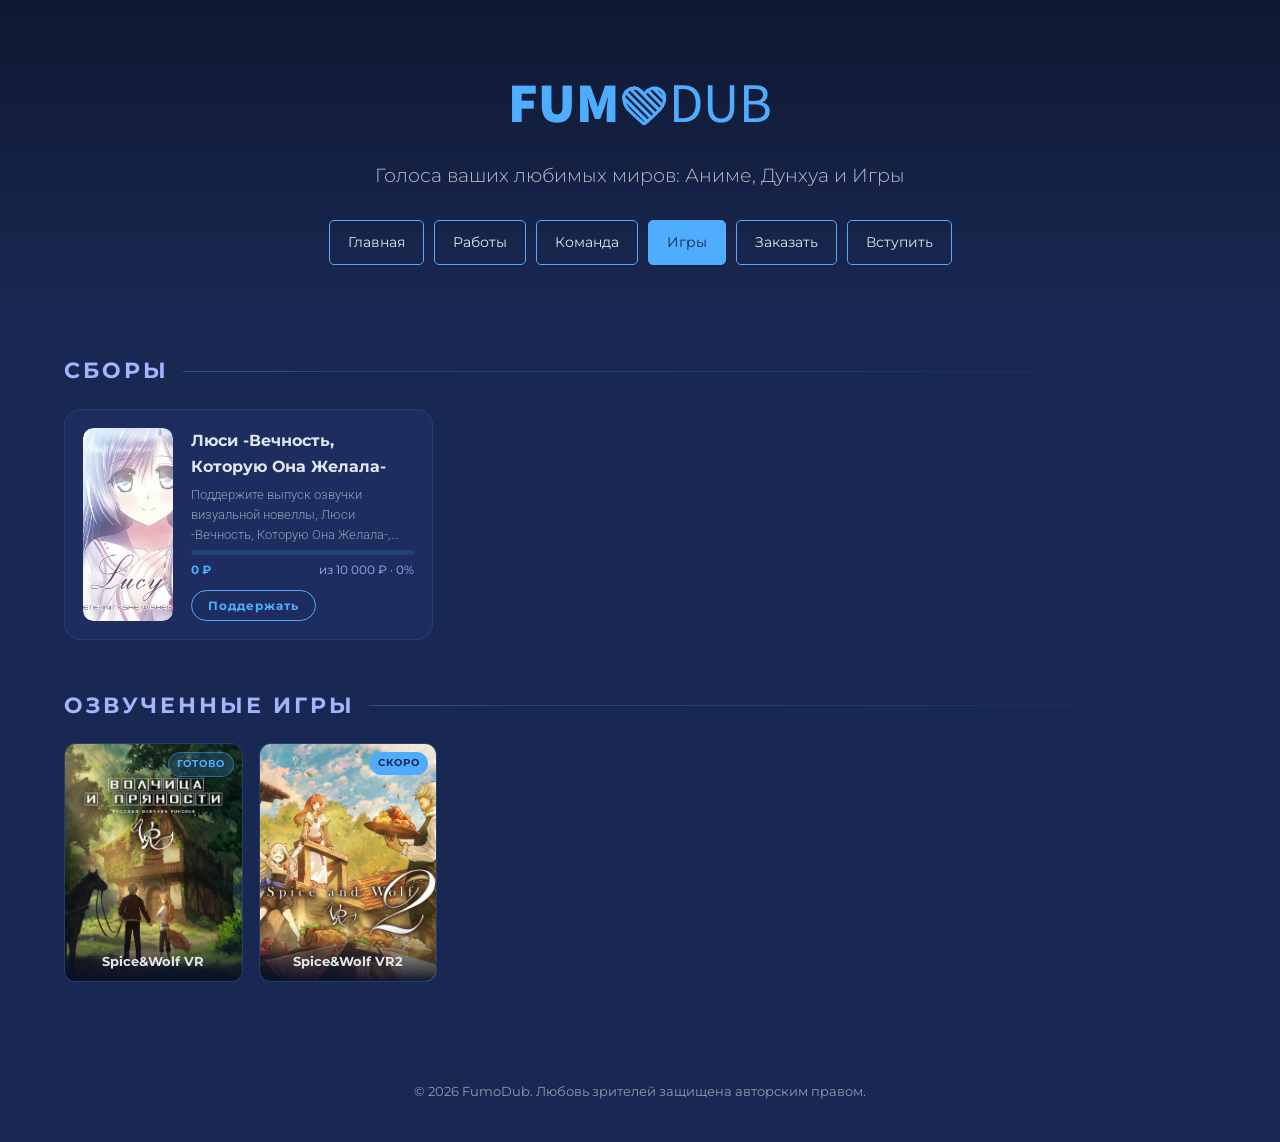
==== commit fb90bfa4: "update games.html" ====
--- a/games.html
+++ b/games.html
@@ -90,7 +90,7 @@
         fullDesc: "В недалеком будущем андроиды стали обыденной нормой. К большому сожалению парня, безэмоциональные куски металла стали частью человеческого общества. Но робот, которого он нашел на свалке, отличался от остальных. Он смеялся, он плакал, он улыбался, он мечтал, он был как человек...",
         cover:   "./src/images/lucy.jpeg",
         raised:  0,
-        goal:    2000,
+        goal:    10000,
         fundUrl: "https://boosty.to/fumodub",
         screenshots: ["./src/games/lucy1.jpg", "./src/games/lucy2.jpg", "./src/games/lucy3.jpg"],
         video:   "",        // YouTube embed ID, например "dQw4w9WgXcQ"
@@ -180,7 +180,7 @@
         const pct = Math.min(100, Math.round(f.raised / f.goal * 100));
 
         // находим карточку по id
-        const card = document.querySelector(`[onclick*="'${f.id}'"]`);
+        const card = document.querySelector(`[data-fund-id="${String(f.id)}"]`);
         if (!card) return;
 
         const fill    = card.querySelector('.fund-bar-fill');
@@ -375,8 +375,8 @@
 ================================================================ */
 function openModal(type, id) {
     const item = type === 'funding'
-        ? fundings.find(f => f.id === id)
-        : games.find(g => g.id === id);
+      ? fundings.find(f => f.id == id)
+      : games.find(g => g.id == id);
     if (!item) return;
 
     document.getElementById('modalContent').innerHTML = buildModalContent(item, type);
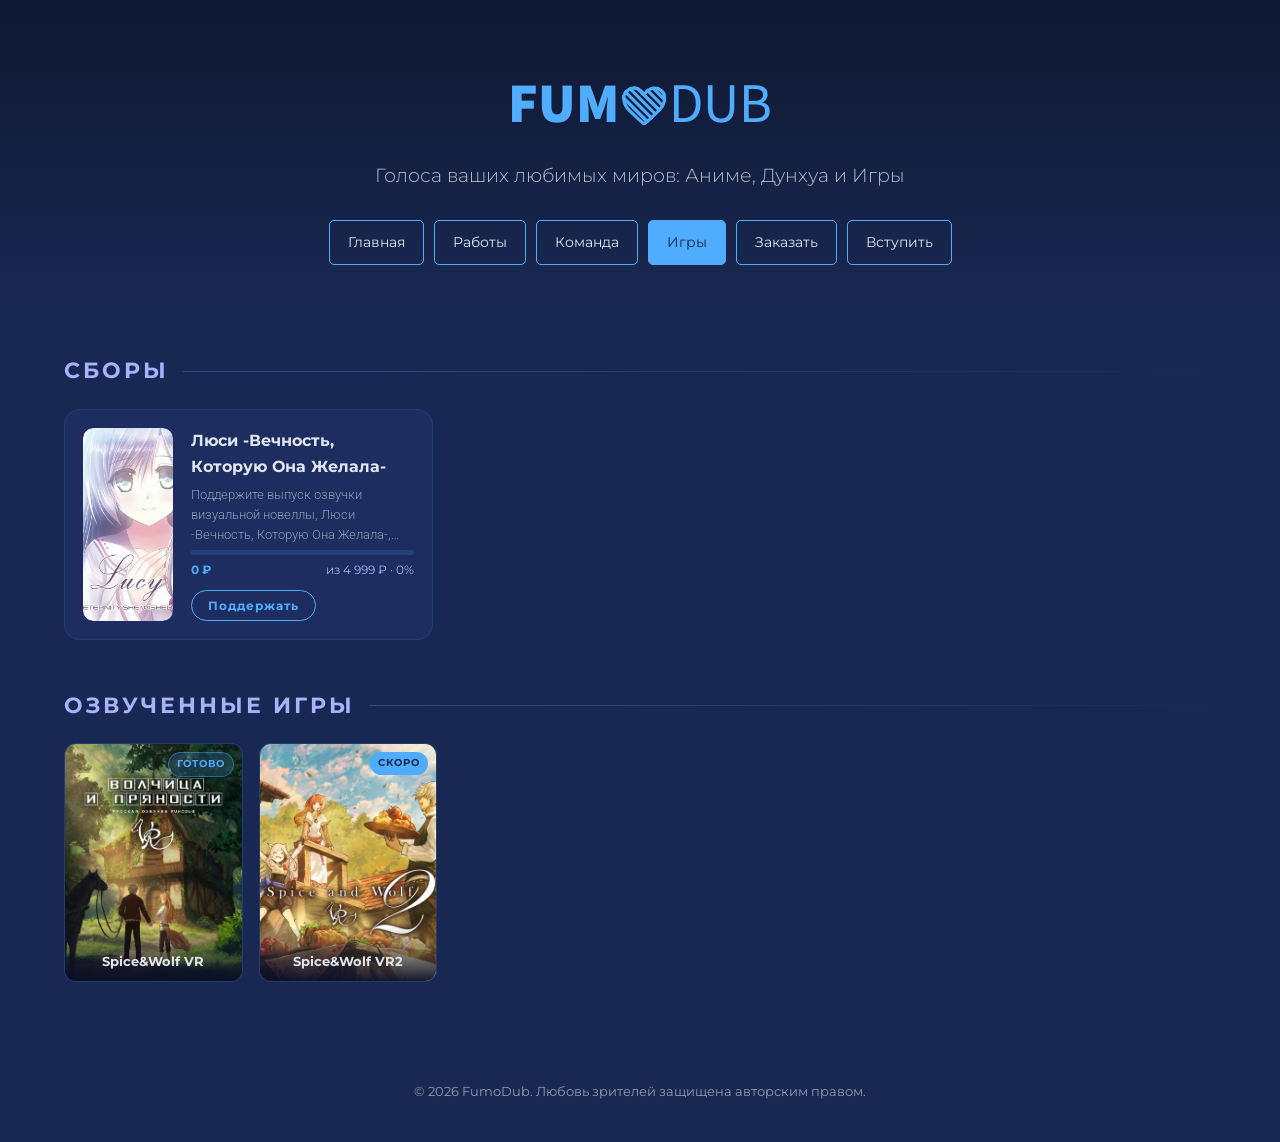
==== commit 178d4ae0: "Change funding goal from 10000 to 4999" ====
--- a/games.html
+++ b/games.html
@@ -90,7 +90,7 @@
         fullDesc: "В недалеком будущем андроиды стали обыденной нормой. К большому сожалению парня, безэмоциональные куски металла стали частью человеческого общества. Но робот, которого он нашел на свалке, отличался от остальных. Он смеялся, он плакал, он улыбался, он мечтал, он был как человек...",
         cover:   "./src/images/lucy.jpeg",
         raised:  0,
-        goal:    10000,
+        goal:    4999,
         fundUrl: "https://boosty.to/fumodub",
         screenshots: ["./src/games/lucy1.jpg", "./src/games/lucy2.jpg", "./src/games/lucy3.jpg"],
         video:   "",        // YouTube embed ID, например "dQw4w9WgXcQ"
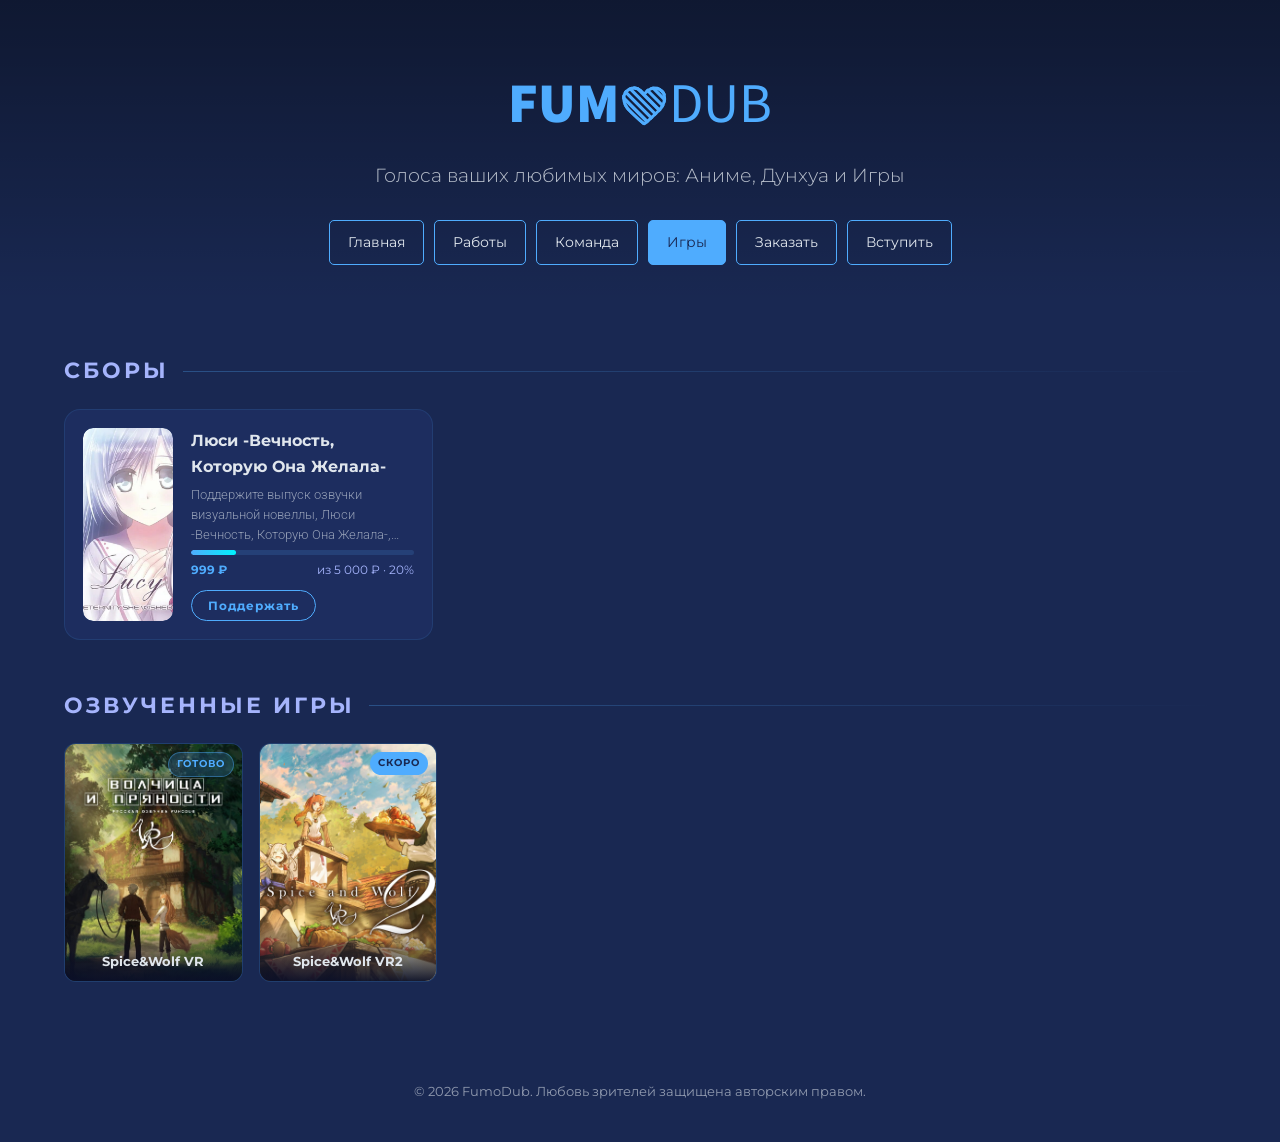
==== commit cab66c0c: "Update games.html" ====
--- a/games.html
+++ b/games.html
@@ -89,8 +89,8 @@
         desc:    "Поддержите выпуск озвучки визуальной новеллы, Люси -Вечность, Которую Она Желала-, подарите игре русские голоса!",
         fullDesc: "В недалеком будущем андроиды стали обыденной нормой. К большому сожалению парня, безэмоциональные куски металла стали частью человеческого общества. Но робот, которого он нашел на свалке, отличался от остальных. Он смеялся, он плакал, он улыбался, он мечтал, он был как человек...",
         cover:   "./src/images/lucy.jpeg",
-        raised:  0,
-        goal:    4999,
+        raised:  999,
+        goal:    5000,
         fundUrl: "https://boosty.to/fumodub",
         screenshots: ["./src/games/lucy1.jpg", "./src/games/lucy2.jpg", "./src/games/lucy3.jpg"],
         video:   "",        // YouTube embed ID, например "dQw4w9WgXcQ"
@@ -112,9 +112,9 @@
         video:   "YzGJ8HopFwQ",              // YouTube embed ID
         downloads: {
             // null = скрыть кнопку, "#" или реальный URL = показать
-            gdrive:  null,         // Google Drive
+            gdrive:  "https://drive.google.com/file/d/13nRCFArrXWMLD1X73Jt43JnYAb6aYip7",         // Google Drive
             yadisk:  "https://disk.yandex.by/d/11Ek6nMyJL0oxg",         // Яндекс Диск
-            server:  null,         // С сервера
+            server:  "http://fumodubfree.ru/gmd/Spice and Wolf VR Rus MOD.exe",         // С сервера
         },
         demo: null,               // null = нет демо
     },
